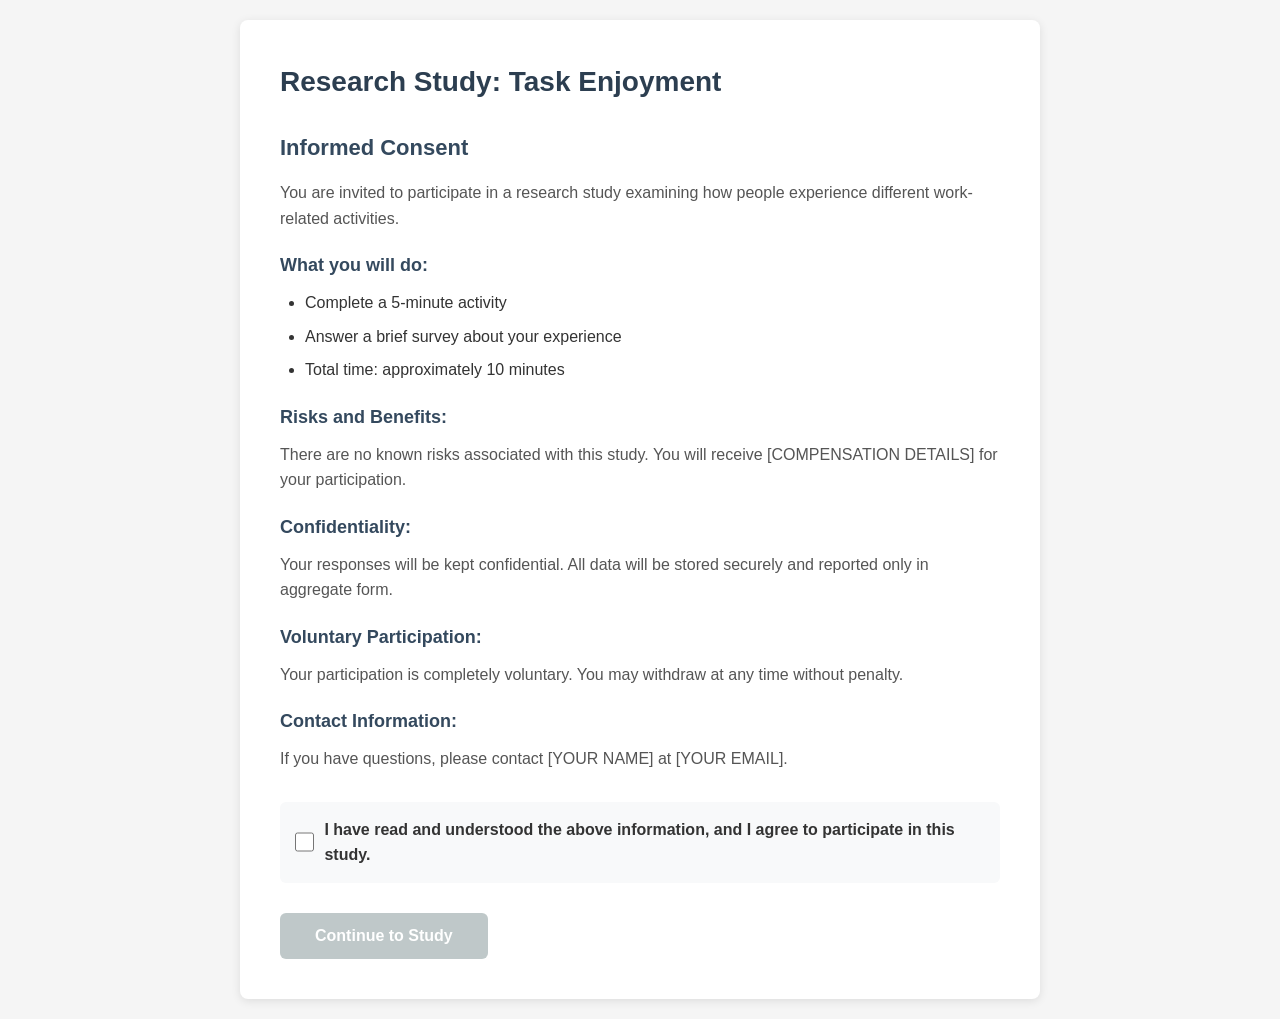
==== snake-task-pilot/index.html @ 9910887b "complete pilot" ====
<!DOCTYPE html>
<html lang="en">
<head>
    <meta charset="UTF-8">
    <meta name="viewport" content="width=device-width, initial-scale=1.0">
    <title>Task Enjoyment Study</title>
    <link rel="stylesheet" href="css/style.css">
</head>
<body>
    <div class="container">
        <div class="content-box">
            <h1>Research Study: Task Enjoyment</h1>
            
            <div class="consent-form">
                <h2>Informed Consent</h2>
                
                <p>You are invited to participate in a research study examining how people experience different work-related activities.</p>
                
                <h3>What you will do:</h3>
                <ul>
                    <li>Complete a 5-minute activity</li>
                    <li>Answer a brief survey about your experience</li>
                    <li>Total time: approximately 10 minutes</li>
                </ul>
                
                <h3>Risks and Benefits:</h3>
                <p>There are no known risks associated with this study. You will receive [COMPENSATION DETAILS] for your participation.</p>
                
                <h3>Confidentiality:</h3>
                <p>Your responses will be kept confidential. All data will be stored securely and reported only in aggregate form.</p>
                
                <h3>Voluntary Participation:</h3>
                <p>Your participation is completely voluntary. You may withdraw at any time without penalty.</p>
                
                <h3>Contact Information:</h3>
                <p>If you have questions, please contact [YOUR NAME] at [YOUR EMAIL].</p>
                
                <div class="consent-checkbox">
                    <label>
                        <input type="checkbox" id="consent-check">
                        I have read and understood the above information, and I agree to participate in this study.
                    </label>
                </div>
                
                <button id="consent-btn" class="btn-primary" disabled>Continue to Study</button>
            </div>
        </div>
    </div>
    
    <script>
        // Enable button when consent is checked
        const consentCheck = document.getElementById('consent-check');
        const consentBtn = document.getElementById('consent-btn');
        
        consentCheck.addEventListener('change', () => {
            consentBtn.disabled = !consentCheck.checked;
        });
        
        // Advance to instructions
        consentBtn.addEventListener('click', () => {
            // Random assignment
            const condition = Math.random() < 0.5 ? 'snake' : 'task';
            sessionStorage.setItem('condition', condition);
            sessionStorage.setItem('startTime', Date.now());
            sessionStorage.setItem('participantId', 'P_' + Date.now() + '_' + Math.random().toString(36).substr(2, 9));
            
            window.location.href = 'instructions.html';
        });
    </script>
</body>
</html>
---- snake-task-pilot/css/style.css ----
/* Reset */
* {
    margin: 0;
    padding: 0;
    box-sizing: border-box;
}

body {
    font-family: 'Segoe UI', Tahoma, Geneva, Verdana, sans-serif;
    background-color: #f5f5f5;
    color: #333;
    line-height: 1.6;
}

.container {
    min-height: 100vh;
    display: flex;
    justify-content: center;
    align-items: center;
    padding: 20px;
}

.content-box {
    background: white;
    border-radius: 8px;
    box-shadow: 0 2px 10px rgba(0,0,0,0.1);
    padding: 40px;
    max-width: 800px;
    width: 100%;
}

h1 {
    color: #2c3e50;
    margin-bottom: 20px;
    font-size: 28px;
}

h2 {
    color: #34495e;
    margin-top: 25px;
    margin-bottom: 15px;
    font-size: 22px;
}

h3 {
    color: #34495e;
    margin-top: 20px;
    margin-bottom: 10px;
    font-size: 18px;
}

p {
    margin-bottom: 15px;
    color: #555;
}

ul {
    margin-left: 25px;
    margin-bottom: 15px;
}

li {
    margin-bottom: 8px;
}

.consent-checkbox {
    margin: 30px 0;
    padding: 15px;
    background-color: #f8f9fa;
    border-radius: 6px;
}

.consent-checkbox label {
    display: flex;
    align-items: center;
    gap: 10px;
    font-weight: 600;
    cursor: pointer;
}

.consent-checkbox input[type="checkbox"] {
    width: 20px;
    height: 20px;
    cursor: pointer;
}

.btn-primary {
    background-color: #3498db;
    color: white;
    border: none;
    padding: 14px 35px;
    border-radius: 6px;
    font-size: 16px;
    font-weight: 600;
    cursor: pointer;
    transition: all 0.3s;
}

.btn-primary:hover:not(:disabled) {
    background-color: #2980b9;
    transform: translateY(-2px);
    box-shadow: 0 4px 8px rgba(0,0,0,0.2);
}

.btn-primary:disabled {
    background-color: #95a5a6;
    cursor: not-allowed;
    opacity: 0.6;
}

/* Timer styles */
.timer-container {
    position: fixed;
    top: 20px;
    right: 20px;
    background: white;
    padding: 15px 25px;
    border-radius: 8px;
    box-shadow: 0 4px 12px rgba(0,0,0,0.15);
    z-index: 1000;
}

.timer-display {
    font-size: 32px;
    font-weight: bold;
    color: #2c3e50;
    font-family: 'Courier New', monospace;
}

.timer-label {
    font-size: 12px;
    color: #7f8c8d;
    text-align: center;
    margin-bottom: 5px;
}

/* Activity container */
.activity-container {
    min-height: 100vh;
    display: flex;
    flex-direction: column;
    align-items: center;
    justify-content: center;
    padding: 20px;
    padding-top: 100px;
}

.activity-box {
    background: white;
    border-radius: 8px;
    box-shadow: 0 2px 10px rgba(0,0,0,0.1);
    padding: 30px;
    text-align: center;
}

.continue-btn-container {
    margin-top: 30px;
    display: none;
}

.continue-btn-container.visible {
    display: block;
}

/* Snake game styles */
#snake-canvas {
    border: 3px solid #34495e;
    border-radius: 4px;
    background-color: #ecf0f1;
    display: block;
    margin: 20px auto;
}

.game-score {
    font-size: 24px;
    font-weight: 600;
    color: #2c3e50;
    margin-top: 15px;
}

.game-instructions {
    background-color: #e8f5e9;
    padding: 15px;
    border-radius: 6px;
    margin-bottom: 20px;
    border-left: 4px solid #27ae60;
    text-align: left;
    max-width: 500px;
    margin-left: auto;
    margin-right: auto;
}

/* Survey styles */
.survey-question {
    margin-bottom: 35px;
    text-align: left;
}

.survey-question label {
    display: block;
    font-weight: 600;
    margin-bottom: 15px;
    font-size: 16px;
    color: #2c3e50;
}

.likert-scale {
    display: flex;
    justify-content: space-between;
    align-items: center;
    gap: 10px;
    margin-top: 10px;
}

.likert-label {
    font-size: 13px;
    color: #7f8c8d;
    min-width: 80px;
}

.likert-label.start {
    text-align: right;
}

.likert-label.end {
    text-align: left;
}

.likert-options {
    display: flex;
    gap: 15px;
}

.likert-option {
    display: flex;
    flex-direction: column;
    align-items: center;
    cursor: pointer;
}

.likert-option input[type="radio"] {
    width: 20px;
    height: 20px;
    margin-bottom: 5px;
    cursor: pointer;
}

.likert-option span {
    font-size: 14px;
    font-weight: 600;
    color: #34495e;
}

/* Text input styles */
.text-input {
    width: 100%;
    padding: 12px 15px;
    font-size: 16px;
    border: 2px solid #bdc3c7;
    border-radius: 6px;
    font-family: 'Segoe UI', Tahoma, Geneva, Verdana, sans-serif;
}

.text-input:focus {
    outline: none;
    border-color: #3498db;
}

/* Select dropdown styles */
.select-input {
    width: 100%;
    padding: 12px 15px;
    font-size: 16px;
    border: 2px solid #bdc3c7;
    border-radius: 6px;
    background-color: white;
    cursor: pointer;
    font-family: 'Segoe UI', Tahoma, Geneva, Verdana, sans-serif;
}

.select-input:focus {
    outline: none;
    border-color: #3498db;
}

/* Hidden class */
.hidden {
    display: none !important;
}
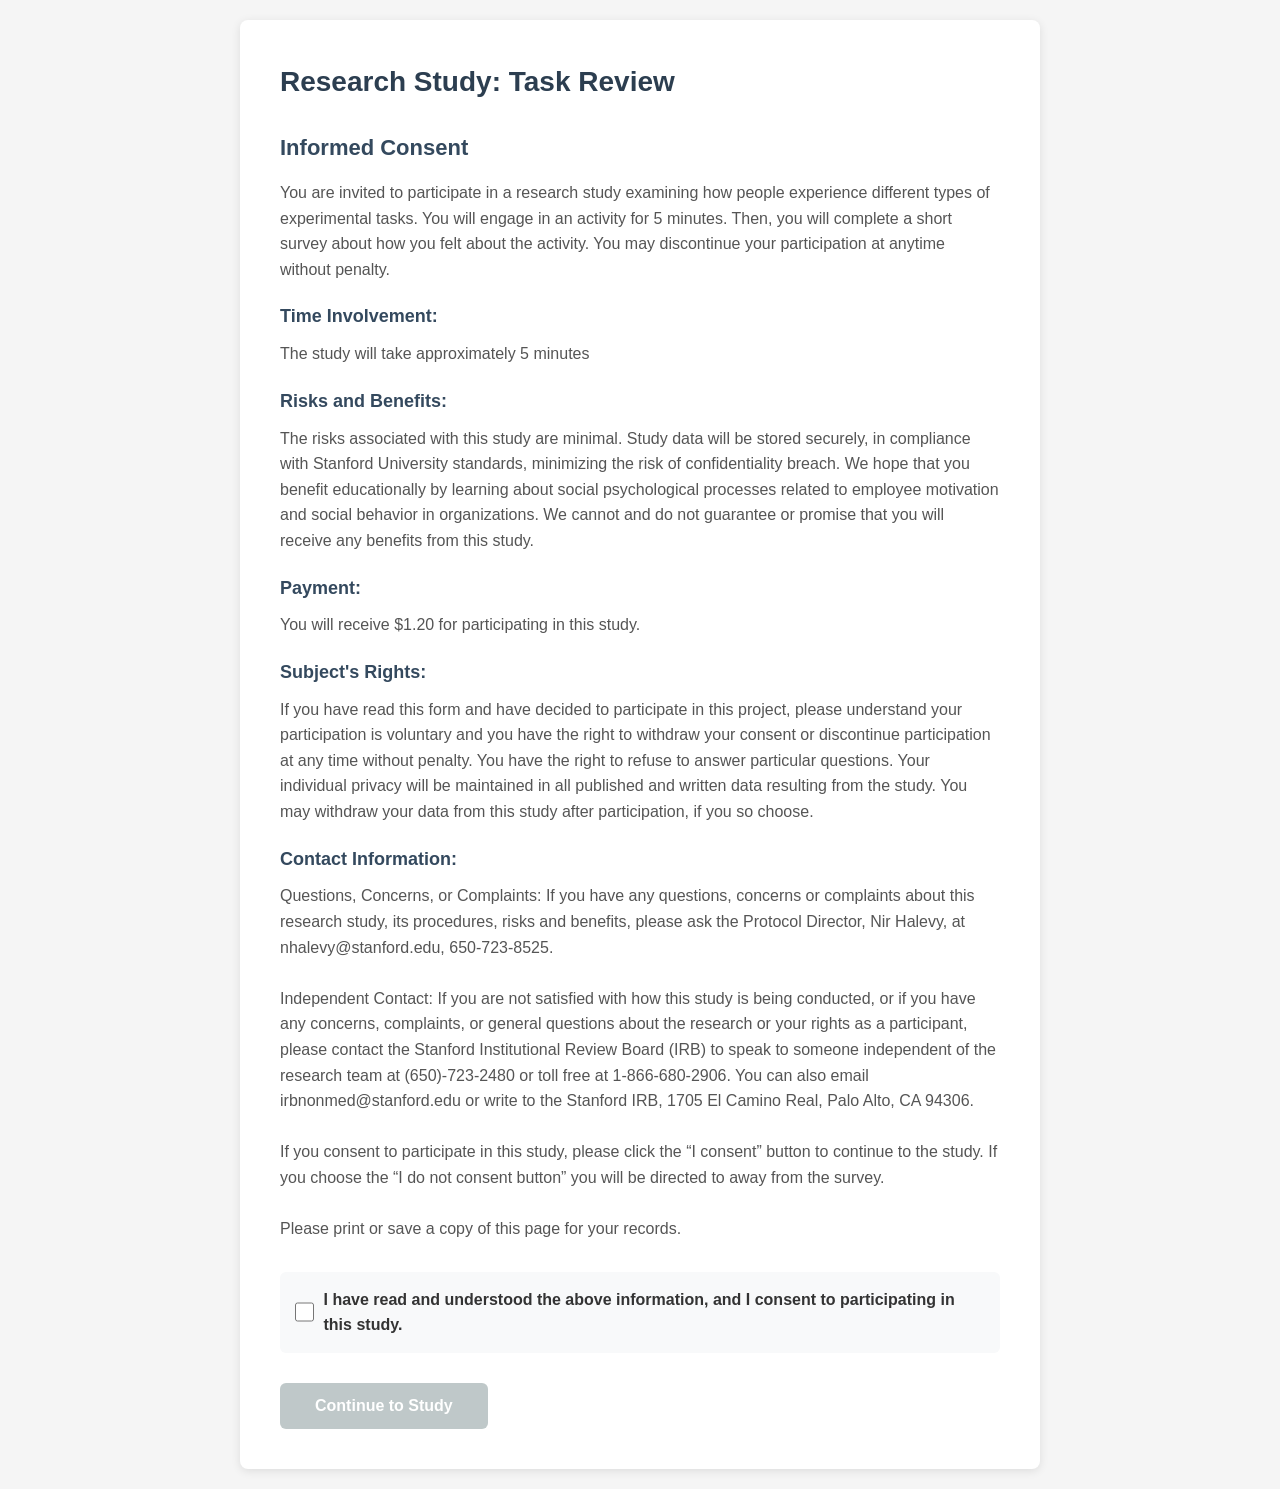
==== commit 39c78df7: "updated consent" ====
--- a/snake-task-pilot/index.html
+++ b/snake-task-pilot/index.html
@@ -9,36 +9,41 @@
 <body>
     <div class="container">
         <div class="content-box">
-            <h1>Research Study: Task Enjoyment</h1>
+            <h1>Research Study: Task Review</h1>
             
             <div class="consent-form">
                 <h2>Informed Consent</h2>
                 
-                <p>You are invited to participate in a research study examining how people experience different work-related activities.</p>
+                <p>You are invited to participate in a research study examining how people experience different types of experimental tasks. You will engage in an activity for 5 minutes. Then, you will complete a short survey about how you felt about the activity. You may discontinue your participation at anytime without penalty.</p>
                 
-                <h3>What you will do:</h3>
-                <ul>
-                    <li>Complete a 5-minute activity</li>
-                    <li>Answer a brief survey about your experience</li>
-                    <li>Total time: approximately 10 minutes</li>
-                </ul>
+                <h3>Time Involvement:</h3>
+                <p>The study will take approximately 5 minutes</p>
                 
                 <h3>Risks and Benefits:</h3>
-                <p>There are no known risks associated with this study. You will receive [COMPENSATION DETAILS] for your participation.</p>
+                <p>The risks associated with this study are minimal. Study data will be stored securely, in compliance with Stanford University standards, minimizing the risk of confidentiality breach. We hope that you benefit educationally by learning about social psychological processes related to employee motivation and social behavior in organizations. We cannot and do not guarantee or promise that you will receive any benefits from this study.</p>
                 
-                <h3>Confidentiality:</h3>
-                <p>Your responses will be kept confidential. All data will be stored securely and reported only in aggregate form.</p>
+<h3>Payment:</h3>
+                <p>You will receive $1.20 for participating in this study.</p>
+
+
+                <h3>Subject's Rights:</h3>
+                <p>If you have read this form and have decided to participate in this project, please understand your participation is voluntary and you have the right to withdraw your consent or discontinue participation at any time without penalty. You have the right to refuse to answer particular questions. Your individual privacy will be maintained in all published and written data resulting from the study. You may withdraw your data from this study after participation, if you so choose.</p>
                 
-                <h3>Voluntary Participation:</h3>
-                <p>Your participation is completely voluntary. You may withdraw at any time without penalty.</p>
-                
+            
                 <h3>Contact Information:</h3>
-                <p>If you have questions, please contact [YOUR NAME] at [YOUR EMAIL].</p>
+                <p>Questions, Concerns, or Complaints: If you have any questions, concerns or complaints about this research study, its procedures, risks and benefits, please ask the Protocol Director, Nir Halevy, at nhalevy@stanford.edu, 650-723-8525.
+
+<br><br>Independent Contact: If you are not satisfied with how this study is being conducted, or if you have any concerns, complaints, or general questions about the research or your rights as a participant, please contact the Stanford Institutional Review Board (IRB) to speak to someone independent of the research team at (650)-723-2480 or toll free at
+1-866-680-2906. You can also email irbnonmed@stanford.edu or write to the Stanford IRB, 1705 El Camino Real, Palo Alto, CA 94306.
+
+<br><br>If you consent to participate in this study, please click the “I consent” button to continue to the study. If you choose the “I do not consent button” you will be directed to away from the survey.
+
+<br><br>Please print or save a copy of this page for your records.</p>
                 
                 <div class="consent-checkbox">
                     <label>
                         <input type="checkbox" id="consent-check">
-                        I have read and understood the above information, and I agree to participate in this study.
+                        I have read and understood the above information, and I consent to participating in this study.
                     </label>
                 </div>
                 
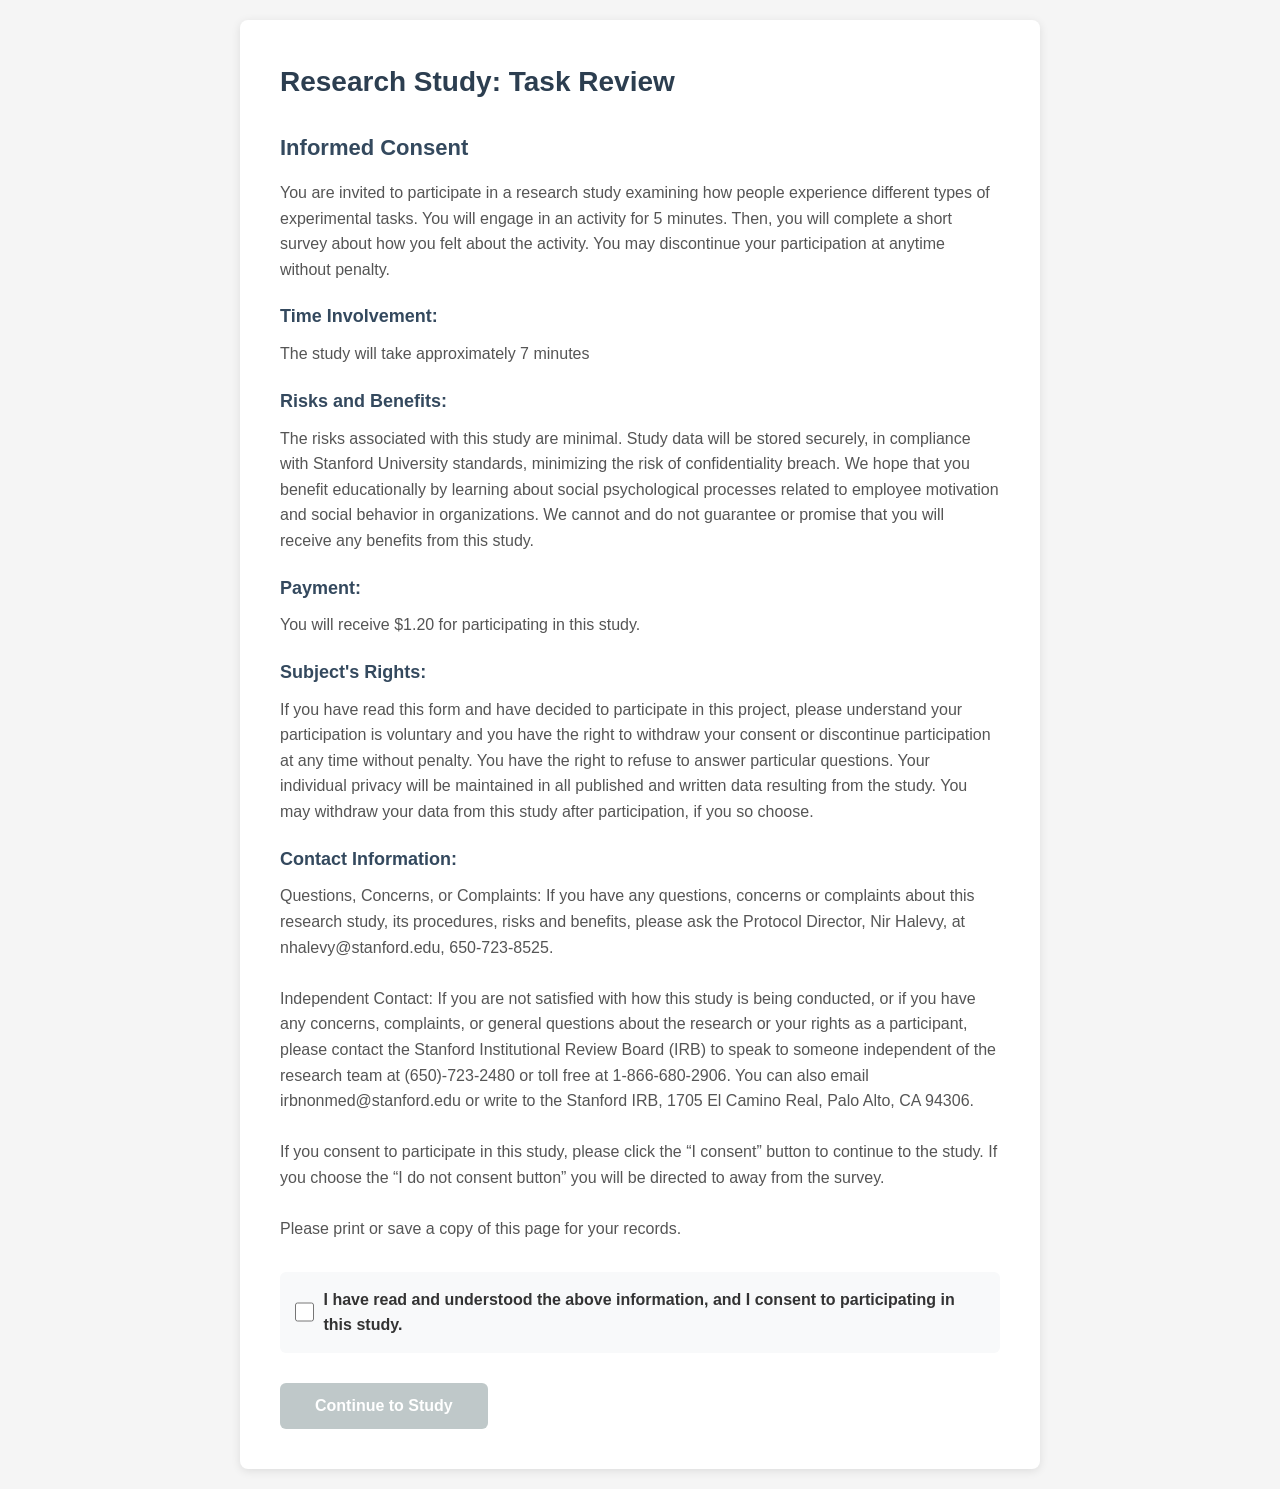
==== commit 053bb392: "updated duration of survey" ====
--- a/snake-task-pilot/index.html
+++ b/snake-task-pilot/index.html
@@ -17,7 +17,7 @@
                 <p>You are invited to participate in a research study examining how people experience different types of experimental tasks. You will engage in an activity for 5 minutes. Then, you will complete a short survey about how you felt about the activity. You may discontinue your participation at anytime without penalty.</p>
                 
                 <h3>Time Involvement:</h3>
-                <p>The study will take approximately 5 minutes</p>
+                <p>The study will take approximately 7 minutes</p>
                 
                 <h3>Risks and Benefits:</h3>
                 <p>The risks associated with this study are minimal. Study data will be stored securely, in compliance with Stanford University standards, minimizing the risk of confidentiality breach. We hope that you benefit educationally by learning about social psychological processes related to employee motivation and social behavior in organizations. We cannot and do not guarantee or promise that you will receive any benefits from this study.</p>
@@ -53,6 +53,13 @@
     </div>
     
     <script>
+const urlParams = new URLSearchParams(window.location.search);
+const prolificPID = urlParams.get('PROLIFIC_PID') || 'unknown';
+const studyID = urlParams.get('STUDY_ID') || 'unknown';
+const sessionID = urlParams.get('SESSION_ID') || 'unknown';
+
+console.log('Prolific ID captured:', prolificPID);
+        
         // Enable button when consent is checked
         const consentCheck = document.getElementById('consent-check');
         const consentBtn = document.getElementById('consent-btn');
@@ -69,6 +76,10 @@
             sessionStorage.setItem('startTime', Date.now());
             sessionStorage.setItem('participantId', 'P_' + Date.now() + '_' + Math.random().toString(36).substr(2, 9));
             
+    sessionStorage.setItem('prolificPID', prolificPID);
+    sessionStorage.setItem('studyID', studyID);
+    sessionStorage.setItem('sessionID', sessionID);
+
             window.location.href = 'instructions.html';
         });
     </script>
